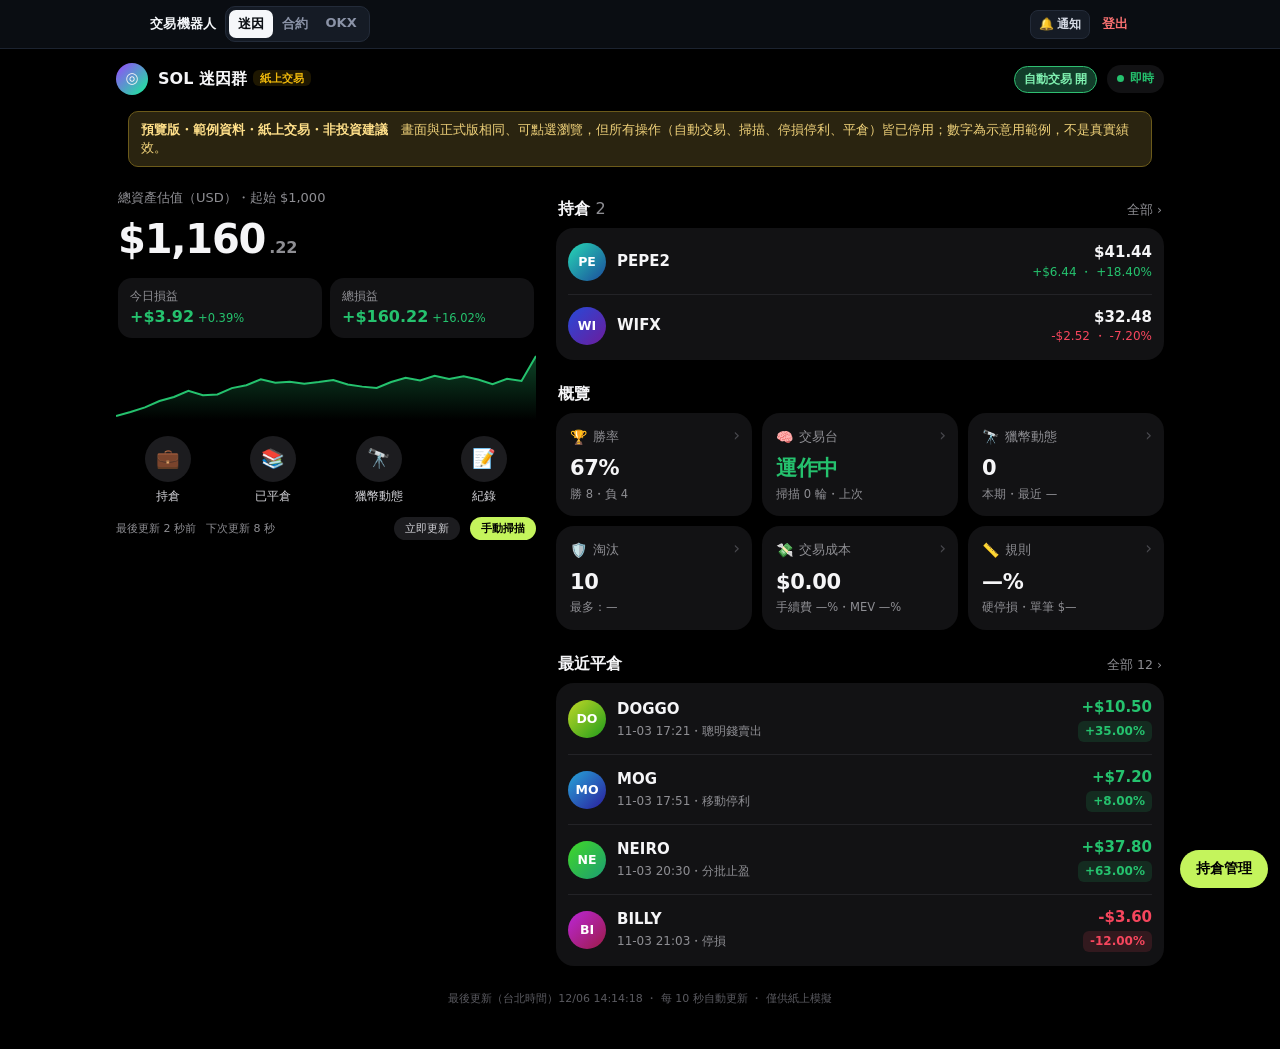
==== meme/index.html @ c0cd759a "preview" ====
<!doctype html><html lang=zh-Hant><head><meta name=robots content="noindex,nofollow"><script>/* 預覽版 shim: only data.json is fetched; every action is blocked with a toast */
(function(){var FK={"x": {"x": {"102": 0.0004890000000000001, "103": 0.000352, "104": 0.000815, "105": 0.0009780000000000001, "106": 0.0006159999999999999, "107": 0.00108, "108": 0.0009540000000000001, "109": 0.00091, "110": 0.0009680000000000001, "111": 0.0019560000000000003, "112": 0.0014040000000000003, "113": 0.0018899999999999998}, "w": {}, "l": {}}, "state": {"open": [{"id": 100, "symbol": "PEPE2", "left": 1.0, "pct": null, "tp": null, "sl": null, "u": null, "pend": null}, {"id": 101, "symbol": "WIFX", "left": 1.0, "pct": null, "tp": null, "sl": null, "u": null, "pend": null}], "csrf": "preview", "all": null, "all_ok": true, "auto": true}, "auto": {"on": true, "patched": true, "csrf": "preview", "mon": true}, "scan": {"running": false, "last": null, "csrf": "preview"}},MSG='預覽版不能操作',of=window.fetch.bind(window),tt;
function toast(s){var t=document.getElementById('pvt');if(!t){if(!document.body)return;t=document.createElement('div');t.id='pvt';document.body.appendChild(t)}t.textContent=s||MSG;t.className='v';clearTimeout(tt);tt=setTimeout(function(){t.className=''},1600)}
window.PVT=toast;var J=function(o){return Promise.resolve(new Response(JSON.stringify(o),{status:200,headers:{'Content-Type':'application/json'}}))};
window.fetch=function(u,o){u=String(u&&u.url||u);var m=((o&&o.method)||'GET').toUpperCase();
 if(m=='GET'&&u.indexOf('/meme/api/data')==0)return of('data.json',{cache:'no-cache'}).then(function(r){return r.json()}).then(function(d){d.received=Date.now()/1000;d.data.push_ts=d.received;return new Response(JSON.stringify(d),{status:200,headers:{'Content-Type':'application/json'}})});
 var k=(u.match(/^\/meme\/ctl\/(\w+)/)||[])[1];if(m=='GET'&&FK[k])return J(FK[k]);
 toast();return Promise.reject(new Error(MSG))};
window.alert=function(){toast()};window.confirm=function(){toast();return false};window.prompt=function(){toast();return null};
try{var SW={getRegistration:function(){return Promise.resolve(null)},register:function(){toast();return Promise.reject(new Error(MSG))},addEventListener:function(){},ready:new Promise(function(){})};Object.defineProperty(navigator,'serviceWorker',{value:SW})}catch(_){}
document.addEventListener('click',function(e){var a=e.target.closest&&e.target.closest('a[href],#atb,#msb,#nfx46,[data-act]');if(!a)return;var hr=a.getAttribute&&a.getAttribute('href');
 if(a.tagName=='A'&&(hr==null||hr.charAt(0)=='#'||hr.indexOf('javascript')==0))return;e.preventDefault();e.stopImmediatePropagation();toast()},true)})()</script>
<style>#pvt{position:fixed;left:50%;bottom:calc(env(safe-area-inset-bottom) + 84px);transform:translate(-50%,16px);background:#2b3139;color:#fff;padding:10px 18px;border-radius:10px;font-size:14px;font-weight:700;opacity:0;transition:.2s;pointer-events:none;z-index:99999;box-shadow:0 6px 24px #0008}#pvt.v{opacity:1;transform:translate(-50%,0)}
#pvb{margin:8px 12px;padding:9px 12px;border-radius:10px;background:#2a2410;border:1px solid #6b5a1a;color:#f0d27a;font-size:12.5px;line-height:1.45}#pvb b{color:#ffe08a}</style><meta charset=utf-8><meta name=viewport content="width=device-width,initial-scale=1,maximum-scale=1,user-scalable=no,viewport-fit=cover"><meta name=theme-color content="#07090d"><title>交易機器人</title><meta name=apple-mobile-web-app-title content='交易機器人'><meta name=application-name content='交易機器人'>
<style>:root{--bg:#000;--card:#121214;--card2:#1c1c1f;--line:#232327;--tx:#f5f5f7;--mu:#8e8e93;--g:#25c26e;--r:#f6465d;--y:#f0b90b;--ac:#c4f45c;--b:#4aa8ff}
*{box-sizing:border-box;-webkit-tap-highlight-color:transparent}
body{margin:0;overflow-x:hidden;background:var(--bg);color:var(--tx);font:14px/1.45 Inter,-apple-system,"SF Pro Text","PingFang TC","Noto Sans TC",system-ui,sans-serif;-webkit-font-smoothing:antialiased}
.wrap{max-width:560px;margin:0 auto;padding:max(10px,env(safe-area-inset-top)) 16px 40px}
@media(min-width:900px){.wrap{max-width:1080px}.dk{display:grid;grid-template-columns:420px 1fr;gap:20px;align-items:start}.dk>div:first-child{position:sticky;top:12px}}
.hd{display:flex;align-items:center;gap:10px;padding:4px 0 8px}.logo{width:32px;height:32px;border-radius:50%;background:linear-gradient(135deg,#9945ff,#14f195);display:flex;align-items:center;justify-content:center;font-weight:900;font-size:15px}
.hd h1{font-size:16px;margin:0;font-weight:700}.badge{font-size:10.5px;font-weight:700;color:var(--y);background:rgba(240,185,11,.12);padding:2px 7px;border-radius:6px;margin-left:6px;vertical-align:2px}
.live{margin-left:auto;display:flex;align-items:center;gap:6px;font-size:12px;color:var(--g);font-weight:600;background:#121214;padding:5px 10px;border-radius:999px}.live.stale{color:var(--r)}
.dot{width:7px;height:7px;border-radius:50%;background:var(--g);animation:pl 1.6s infinite}.dot.stale{background:var(--r);animation:none}@keyframes pl{50%{opacity:.35}}
.hero{padding:14px 2px 6px}.hero .l{font-size:13px;color:var(--mu);display:flex;align-items:center;gap:6px}.hero .eq{font-size:40px;font-weight:700;letter-spacing:-1.2px;font-variant-numeric:tabular-nums;margin:2px 0 2px;cursor:pointer}
.hero .eq small{font-size:16px;color:var(--mu);font-weight:600;margin-left:4px;letter-spacing:0}
.pr{display:flex;gap:8px;margin-top:10px}.pb{flex:1;background:var(--card);border-radius:14px;padding:10px 12px;cursor:pointer;min-width:0}.pb span{display:block;font-size:11.5px;color:var(--mu)}.pb b{font-size:16px;font-variant-numeric:tabular-nums;font-weight:700}.pb i{font-style:normal;font-size:11.5px;margin-left:4px}
.ch{height:70px;margin:12px -2px 0;cursor:pointer}.ch svg{width:100%;height:100%;display:block}
.qa{display:grid;grid-template-columns:repeat(4,1fr);gap:6px;margin:16px 0 4px}.qa div{display:flex;flex-direction:column;align-items:center;gap:6px;font-size:12px;color:#d1d1d6;cursor:pointer}.qa div i{font-style:normal;width:46px;height:46px;border-radius:50%;background:var(--card2);display:flex;align-items:center;justify-content:center;font-size:19px;transition:transform .12s}.qa div:active i{transform:scale(.9)}
.sh{display:flex;align-items:baseline;justify-content:space-between;margin:22px 2px 8px}.sh h3{margin:0;font-size:16px;font-weight:700}.sh a{font-size:12.5px;color:var(--mu);cursor:pointer;text-decoration:none}
.lst{background:var(--card);border-radius:18px;padding:2px 12px}
.row{display:flex;align-items:center;gap:11px;padding:12px 0;border-bottom:1px solid var(--line);cursor:pointer}.row:last-child{border:0}.row:active{opacity:.7}
#md .row{background:var(--card);border-radius:14px;padding:12px;margin:8px 0;border:0}
.av{width:38px;height:38px;border-radius:50%;display:flex;align-items:center;justify-content:center;font-weight:800;font-size:12.5px;color:#fff;flex:none}
.mid{flex:1;min-width:0}.nm{font-weight:650;font-size:15px;display:flex;gap:6px;align-items:center;flex-wrap:wrap}.st{color:var(--mu);font-size:12px;margin-top:2px;overflow:hidden;text-overflow:ellipsis}.rt{text-align:right;flex:none;font-variant-numeric:tabular-nums}.rt b{font-size:15px}
.grid{display:grid;grid-template-columns:repeat(2,1fr);gap:10px}@media(min-width:900px){.grid{grid-template-columns:repeat(3,1fr)}}
.tile{background:var(--card);border-radius:18px;padding:14px;cursor:pointer;min-width:0;position:relative;transition:transform .12s}.tile:active{transform:scale(.97)}
.tile .ti{font-size:12.5px;color:var(--mu);display:flex;align-items:center;gap:6px}.tile .ti i{font-style:normal;font-size:14px}.tile:after{content:'›';position:absolute;right:12px;top:10px;color:#48484d;font-size:17px}
.tile .big{font-size:21px;font-weight:700;font-variant-numeric:tabular-nums;margin-top:6px;letter-spacing:-.3px}.tile .sub{font-size:11.5px;color:var(--mu);margin-top:2px;overflow:hidden;text-overflow:ellipsis;white-space:nowrap}
.tile.wide{grid-column:1/-1}.tile .tip{font-size:12.5px;color:#d1d1d6;margin-top:6px;display:-webkit-box;-webkit-line-clamp:2;-webkit-box-orient:vertical;overflow:hidden}
.up{color:var(--g)}.dn{color:var(--r)}.nu{color:var(--mu)}
.pill{display:inline-block;padding:2px 7px;border-radius:6px;font-size:12px;font-weight:700;font-variant-numeric:tabular-nums;margin-top:2px}.pill.up{background:rgba(37,194,110,.14)}.pill.dn{background:rgba(246,70,93,.14)}.pill.nu{background:var(--card2)}
.emp{text-align:center;color:var(--mu);padding:22px 10px;font-size:13px}.emp b{display:block;font-size:26px;margin-bottom:4px}
.warn{background:rgba(246,70,93,.12);color:#ff8a98;border-radius:12px;padding:8px 12px;font-size:13px;margin-top:8px;display:none}
.fz{display:flex;gap:10px;align-items:center;font-size:11px;color:var(--mu);margin-top:2px}.fz.late{color:var(--r)}#rb{margin-left:auto;background:var(--card2);color:#d1d1d6;border:0;border-radius:999px;padding:4px 11px;font-size:11px}
#ov{position:fixed;inset:0;background:rgba(0,0,0,.7);display:none;z-index:20;align-items:flex-end;justify-content:center;backdrop-filter:blur(4px)}#ov.on{display:flex}
#md{background:#0b0b0d;border-radius:22px 22px 0 0;width:100%;max-width:560px;max-height:90vh;overflow:auto;padding:8px 16px max(24px,env(safe-area-inset-bottom));animation:up .22s ease}@media(min-width:620px){#ov{align-items:center}#md{border-radius:22px}}@keyframes up{from{transform:translateY(40px);opacity:0}}
#md:before{content:'';display:block;width:36px;height:4px;border-radius:2px;background:#3a3a3e;margin:2px auto 6px}
.mh{display:flex;align-items:center;gap:8px;position:sticky;top:-8px;background:#0b0b0d;padding:6px 0 10px;z-index:2}.mh h2{margin:0;font-size:17px;flex:1}.mh button{background:var(--card2);border:0;color:var(--tx);border-radius:999px;width:32px;height:32px;font-size:15px}.mh .bk{width:auto;padding:0 12px;font-size:13px}
.sc{font-size:12px;font-weight:700;border-radius:8px;padding:3px 7px;background:var(--card2)}
.kv{display:grid;grid-template-columns:1fr 1fr;gap:8px;margin:8px 0}.kv div{background:var(--card);border-radius:12px;padding:10px}.kv span{display:block;color:var(--mu);font-size:11.5px}.kv b{font-size:15px;font-variant-numeric:tabular-nums}
.lg{display:flex;gap:8px;padding:9px 2px;border-top:1px solid var(--line);font-size:12.5px}.lg .tm{color:var(--mu);flex:none}.tag{font-size:10.5px;font-weight:700;padding:2px 6px;border-radius:6px;flex:none;min-width:40px;text-align:center;height:fit-content}
.t-risk{background:rgba(246,70,93,.14);color:#ff7b8c}.t-judge{background:rgba(160,140,255,.14);color:#bfb3ff}.t-watch{background:rgba(240,185,11,.14);color:var(--y)}.t-buy{background:rgba(37,194,110,.14);color:var(--g)}.t-fill{background:rgba(74,168,255,.14);color:var(--b)}.t-close{background:var(--card2);color:#d1d1d6}
.bar{margin:10px 0;font-size:13px}.bar .bt{height:6px;border-radius:4px;background:var(--card2);margin-top:5px;overflow:hidden}.bar .bt i{display:block;height:100%;background:var(--r);opacity:.8}
.rule{background:var(--card);border-radius:14px;padding:10px 12px;margin:10px 0;font-size:13px}.rule h4{margin:0 0 6px;font-size:14px}.rule div{display:flex;justify-content:space-between;gap:10px;padding:5px 0;border-bottom:1px solid var(--line)}.rule div:last-child{border:0}.rule span:last-child{color:var(--mu);text-align:right;word-break:break-all}
.empty{color:var(--mu);text-align:center;padding:22px;font-size:13px}.note{color:var(--mu);font-size:12px;margin:6px 2px 8px}.chk{font-size:12.5px;padding:3px 0}
.foot{color:#5a5a60;font-size:11px;text-align:center;margin-top:24px;line-height:1.7}
.ca{display:inline-flex;align-items:center;gap:6px;margin-top:3px;font-size:11.5px;color:var(--mu);font-family:ui-monospace,SFMono-Regular,Menlo,monospace;max-width:100%}
.ca code{color:#a1a1a6;white-space:nowrap}
.cpb{font-family:inherit;font-size:11px;font-weight:600;background:var(--card2);color:#e5e5ea;border:0;border-radius:6px;padding:2px 8px;cursor:pointer;white-space:nowrap;min-height:22px}.cpb:active{transform:scale(.95)}
.caf{background:var(--card);border-radius:14px;padding:12px;margin:8px 0}.caf span{display:block;color:var(--mu);font-size:11.5px;margin-bottom:4px}.caf code{display:block;font-family:ui-monospace,SFMono-Regular,Menlo,monospace;font-size:12.5px;word-break:break-all;color:var(--tx);user-select:all;-webkit-user-select:all}
.caf .lk{display:flex;gap:8px;flex-wrap:wrap;margin-top:10px}.caf .lk a,.caf .lk button{font-size:12px;font-weight:600;text-decoration:none;color:var(--tx);background:var(--card2);border:0;border-radius:999px;padding:6px 12px;cursor:pointer}.caf .lk button{background:var(--tx);color:#000}
.lka{font-size:11px;color:var(--b);text-decoration:none}
.tips li{margin:6px 0;font-size:13.5px}.tips{padding-left:18px}
#toast{position:fixed;left:50%;bottom:max(28px,env(safe-area-inset-bottom));transform:translateX(-50%) translateY(20px);background:#f5f5f7;color:#000;font-weight:700;font-size:13px;padding:8px 18px;border-radius:999px;opacity:0;pointer-events:none;transition:.2s;z-index:50}#toast.on{opacity:1;transform:translateX(-50%) translateY(0)}
</style><link rel=apple-touch-icon sizes=180x180 href='tb-icon-512.png'><link rel=icon type=image/png sizes=512x512 href='tb-icon-512.png'><meta name=apple-mobile-web-app-capable content=yes><meta name=mobile-web-app-capable content=yes><meta name=theme-color content='#0b0f14'><style>
#tnav{position:fixed;top:0;left:0;right:0;z-index:100000;padding:env(safe-area-inset-top) max(10px,env(safe-area-inset-right)) 0 max(10px,env(safe-area-inset-left));background:rgba(11,15,20,.92);-webkit-backdrop-filter:blur(14px);backdrop-filter:blur(14px);border-bottom:1px solid #1c2330;font:14px -apple-system,system-ui,sans-serif}
#tnav .in{height:48px;display:flex;align-items:center;gap:8px;max-width:980px;margin:0 auto}
#tnav .seg{display:flex;background:#151b25;border:1px solid #232b39;border-radius:10px;padding:3px}
#tnav .seg a{color:#8b93a7;text-decoration:none;font-weight:600;padding:5px 13px;border-radius:7px;font-size:14px}
#tnav .seg a.on{background:#f5f7fa;color:#0b0f14}
#tnav a:before,#tnav button:before{content:none!important}
#tnav .sp{flex:1}
#tnav_r{display:flex;align-items:center;gap:6px}
#tnav_r button{padding:5px 10px!important;font-size:12px!important;border-radius:8px!important;box-shadow:none!important;background:#151b25!important;color:#d6dbe6!important;border:1px solid #232b39!important;font-weight:600!important;white-space:nowrap}
#tnav_r a{color:#8b93a7!important;font-size:12px!important;text-decoration:none}
#tnav .lo{color:#f87171;text-decoration:none;font-size:13px;font-weight:600;padding:5px 2px 5px 6px;white-space:nowrap}
html{scroll-padding-top:calc(52px + env(safe-area-inset-top))}
body{padding-top:calc(49px + env(safe-area-inset-top))!important}
.hd{top:calc(49px + env(safe-area-inset-top))!important}
.top{position:relative!important;top:0!important;padding-top:0!important}
</style><style>#tnav .br{color:#f5f7fa;font-weight:700;font-size:13px;letter-spacing:.3px;white-space:nowrap;margin-right:2px}#tnav .seg a{padding:5px 9px;font-size:13px;white-space:nowrap}#tnav .in{gap:6px}#tnav_r a{white-space:nowrap}#tnav_r button{padding:5px 8px!important}@media(max-width:360px){#tnav .br{display:none}}</style><style>html{touch-action:manipulation;-webkit-text-size-adjust:100%}input,select,textarea{font-size:16px!important}</style><script>document.addEventListener('gesturestart',function(e){e.preventDefault()});document.addEventListener('touchmove',function(e){if(e.scale&&e.scale!==1)e.preventDefault()},{passive:false})</script><script>var MX={x:{},w:{},l:{}};
function ZE(s){return String(s).replace(/[&<>"']/g,function(c){return'&#'+c.charCodeAt(0)+';'})}
function ZP(x){return x==null||!isFinite(x)?'—':(+x).toPrecision(4)}
function ZX(i){return MX.x[i]}
function ZR(r){r=String(r||'');if(!r)return'';var T=[['ladder','分批止盈'],['principal','先賣回本金'],['hard_stop','停損'],['breakeven','保本停損'],['trailing','移動停利'],['time_stop','時間停損'],['max hold','持有時間到上限'],['liq','流動性流失'],['momentum','賣壓轉強'],['smart_sold','聰明錢賣出'],['dev_sold','開發者賣幣'],['manual','手動平倉']];for(var i=0;i<T.length;i++)if(r.indexOf(T[i][0])==0)return T[i][1];return'其他出場'}
function ZW(i){var w=MX.w[i];if(!w||!w[0])return'0';var p=[];w[1]&&p.push('聰明錢 '+w[1]);w[2]&&p.push('快手 '+w[2]);w[3]&&p.push('開發者警示 '+w[3]);return w[0]+' 個'+(p.length?'（'+p.join('・')+'）':'')}
function ZL(k,o){var L=MX.l[o.id]||[],h='<div class=rule><h4>進出場</h4><div><span>進場價</span><span>'+ZP(o.entry)+'</span></div>';
L.forEach(function(x){var d=new Date(x[2]*1e3);h+='<div><span>'+ZE(('0'+(d.getMonth()+1)).slice(-2)+'-'+('0'+d.getDate()).slice(-2)+' '+('0'+d.getHours()).slice(-2)+':'+('0'+d.getMinutes()).slice(-2)+' '+ZR(x[0]))+'</span><span>出場價 '+ZP(x[1])+'</span></div>'});
if(k!='o')h+='<div><span>出場均價（扣滑價手續費）</span><span>'+ZP(MX.x[o.id])+'</span></div>';return h+'</div>'}
function ZF(){fetch('/meme/ctl/x',{credentials:'same-origin',cache:'no-store'}).then(function(r){return r.ok?r.json():null}).then(function(j){if(j){var f=!MX.ok;MX=j;MX.ok=1;try{typeof RM=="function"&&RM();f&&typeof L=="function"&&L()}catch(_){}}}).catch(function(){})}
ZF();setInterval(ZF,60000);
</script><script>(function(){var H=location.hash;try{if(!/^#t=\d+$/.test(H)){H=sessionStorage.getItem('nh')||'';}sessionStorage.removeItem('nh')}catch(_){}
var n=0;function go(h){var m=/^#t=(\d+)$/.exec(h||'');if(!m)return;var id=+m[1];
(function w(){try{if(typeof D!='undefined'&&D){var k=(D.open||[]).some(function(p){return p.id==id})?'o':(D.closed||[]).some(function(p){return p.id==id})?'c':'';if(k){OP(k,id)}history.replaceState(null,'',location.pathname+location.search);return}}catch(_){}if(++n<40)setTimeout(w,500)})()}
addEventListener('hashchange',function(){n=0;go(location.hash)});
navigator.serviceWorker&&navigator.serviceWorker.addEventListener('message',function(e){var u=e.data&&e.data.nav;if(typeof u=='string'&&u.indexOf(location.origin+'/')==0){var x=new URL(u);if(x.pathname==location.pathname){if(x.hash!=location.hash)location.hash=x.hash}else location.href=u}});
go(H)})();
</script><style id=nfx46>@media(max-width:560px){#tnav{padding-left:max(6px,env(safe-area-inset-left))!important;padding-right:max(6px,env(safe-area-inset-right))!important;font-size:13px!important}
#tnav .in{gap:4px!important;min-width:0;overflow:hidden;flex-wrap:nowrap!important}
#tnav .in>*{flex-shrink:0;min-width:0}
#tnav .in>:not(.seg):not(.sp):not(#tnav_r):not(.lo){flex-shrink:1!important;overflow:hidden;text-overflow:ellipsis;white-space:nowrap;font-size:13px!important}
#tnav .seg{padding:2px!important}#tnav .seg a{padding:4px 7px!important;font-size:13px!important;white-space:nowrap}
#tnav .sp{flex:1 1 0!important;min-width:0!important}
#tnav_r{gap:3px!important;flex-shrink:0;min-width:0}#tnav_r>*{flex-shrink:0}
#tnav_r button{padding:4px 7px!important;font-size:12px!important;white-space:nowrap}#tnav_r button.nfi{padding:4px 6px!important;min-width:28px}
#tnav .lo{flex-shrink:0!important}
#tnav_r a{font-size:12px!important;padding:4px 2px!important;white-space:nowrap}
#tnav .lo{font-size:12px!important;padding:4px 0 4px 4px!important}}
@media(max-width:350px){#tnav .seg a{padding:4px 5px!important;font-size:12px!important}}</style>
<script>(function(){function f(){var n=document.getElementById('tnav');if(!n||innerWidth>560)return;var i=n.querySelector('.in');if(!i)return;
function ov(){return i.scrollWidth>i.clientWidth+1||n.querySelector('.lo').getBoundingClientRect().right>innerWidth}
function sh(all){n.querySelectorAll('#tnav_r button').forEach(function(b){var t=b.textContent.replace(/\s+/g,' ').trim(),o=b.getAttribute('data-nf')||t;
if(t==='關閉'){b.setAttribute('data-nf',o);b.title='關閉通知';b.setAttribute('aria-label','關閉通知');b.textContent='✕';b.classList.add('nfi')}
else if(t.indexOf('🔔')===0&&t!=='🔔'&&(all||!/開啟|通知$/.test(t))){b.setAttribute('data-nf',o);b.title=o;b.setAttribute('aria-label',o);b.textContent='🔔';b.classList.add('nfi')}})}
[].forEach.call(i.children,function(c){if(c.getAttribute('data-nfh')){c.style.display='';c.removeAttribute('data-nfh')}});
sh(0);if(ov())sh(1);if(ov())[].forEach.call(i.children,function(c){if(!c.matches('.seg,.sp,#tnav_r,.lo')){c.style.display='none';c.setAttribute('data-nfh','1')}})}
function go(){f();var n=document.getElementById('tnav'),r=document.getElementById('tnav_r');if(r&&window.MutationObserver)new MutationObserver(function(){clearTimeout(go.t);go.t=setTimeout(f,30)}).observe(r,{childList:true,subtree:true,characterData:true});addEventListener('resize',function(){clearTimeout(go.t);go.t=setTimeout(f,60)})}
if(document.readyState=='loading')document.addEventListener('DOMContentLoaded',go);else go()})()</script><style>#atb{flex:none;border:1px solid #3a4150;border-radius:999px;padding:4px 9px;font-size:12px;font-weight:700;cursor:pointer;white-space:nowrap;background:#1b2230;color:#cfd6e4;margin-left:auto}#atb:not([hidden])+.live{margin-left:0}.hd h1{white-space:nowrap}#atb.on{background:#123d2a;border-color:#2fbf71;color:#7ff0b0}#atb.off{background:#2a1d1d;border-color:#7a3b3b;color:#ffb3b3}#atb:disabled{opacity:.6}</style><style>#v54b{margin:8px 12px;padding:9px 12px;border-radius:10px;background:#3a1d1d;border:1px solid #8a3b3b;color:#ffd7d7;font-weight:700;font-size:13px;line-height:1.4}</style></head><body><nav id=tnav><div class=in><span class=br>交易機器人</span><div class=seg><a href='/meme' class=on>迷因</a><a href='/perp-dash'>合約</a><a href='/perp-dash/okx'>OKX</a></div><div class=sp></div><div id=tnav_r></div><a class=lo href='/perp-dash/logout'>登出</a></div></nav><div class=wrap>
<div class=hd><div class=logo>◎</div><h1>SOL 迷因群<span class=badge>紙上交易</span></h1><button id=atb hidden onclick="ATB()"></button><div class=live id=live><span class=dot id=dot></span><span id=lvt>即時</span></div></div>
<div id=v54b hidden>監控已關閉：不掃描、不連線、不自動停損停利；按停損/停利/減倉/全平時才抓一次價格。價格不即時。</div><div id=pvb><b>預覽版・範例資料・紙上交易・非投資建議</b>　畫面與正式版相同、可點選瀏覽，但所有操作（自動交易、掃描、停損停利、平倉）皆已停用；數字為示意用範例，不是真實績效。</div><div class=warn id=warn></div>
<div class=dk><div><div id=hero></div><div class=fz id=fz><span id=fage>最後更新 — 秒前</span><span id=fnx>下次更新 10 秒</span><button id=rb onclick="RB()">立即更新</button><button id=msb onclick="MSB()">手動掃描</button></div></div>
<div id=grid></div></div>
<div class=foot id=ft></div></div>
<div id=toast>已複製</div><div id=ov onclick="if(event.target===this)CL()"><div id=md></div></div>
<script>
const K=new URLSearchParams(location.search).get('k');let D=null,J=null,VIEW=null,STACK=[];
const $=i=>document.getElementById(i),e=s=>String(s??'').replace(/[&<>"]/g,m=>({'&':'&amp;','<':'&lt;','>':'&gt;','"':'&quot;'}[m]));
const num=v=>typeof v=='number'&&isFinite(v);
const usd=(v,s)=>num(v)?(s&&v>0?'+':'')+(v<0?'-':'')+'$'+Math.abs(v).toLocaleString('en-US',{minimumFractionDigits:2,maximumFractionDigits:2}):'—';
const k$=v=>num(v)?(Math.abs(v)>=1e6?'$'+(v/1e6).toFixed(2)+'M':Math.abs(v)>=1e3?'$'+(v/1e3).toFixed(1)+'k':'$'+v.toFixed(0)):'—';
const pc=v=>num(v)?(v>0?'+':'')+v.toFixed(2)+'%':'—',cl=v=>!num(v)||v==0?'nu':v>0?'up':'dn';
const tpe=(t,f)=>new Date(t*1000).toLocaleString('zh-TW',Object.assign({timeZone:'Asia/Taipei',hour12:false},f||{month:'2-digit',day:'2-digit',hour:'2-digit',minute:'2-digit'}));
const hm=t=>tpe(t,{hour:'2-digit',minute:'2-digit'});
const ageS=h=>!num(h)?'—':h<1?Math.round(h*60)+' 分':h<48?h.toFixed(1)+' 小時':Math.round(h/24)+' 天';
function hue(s){let h=0;for(const c of String(s))h=(h*31+c.charCodeAt(0))%360;return h}
const av=s=>{const h=hue(s);return `<div class=av style="background:linear-gradient(135deg,hsl(${h},70%,50%),hsl(${(h+50)%360},70%,36%))">${e(String(s||'?').slice(0,2).toUpperCase())}</div>`};
function spark(pts,w,h,col,fill){pts=(pts||[]).filter(p=>num(p[0])&&num(p[1]));if(pts.length<2)return'';const xs=pts.map(p=>p[0]),ys=pts.map(p=>p[1]),x0=Math.min(...xs),x1=Math.max(...xs),y0=Math.min(...ys),y1=Math.max(...ys),dy=(y1-y0)||1,dx=(x1-x0)||1;
const P=pts.map(p=>[(p[0]-x0)/dx*w,h-4-(p[1]-y0)/dy*(h-10)]);let d='M'+P.map(p=>p.join(',')).join('L');
const id='g'+Math.random().toString(36).slice(2,7);return `<svg viewBox="0 0 ${w} ${h}" preserveAspectRatio=none>${fill?`<defs><linearGradient id=${id} x1=0 y1=0 x2=0 y2=1><stop offset=0 stop-color="${col}" stop-opacity=.35 /><stop offset=1 stop-color="${col}" stop-opacity=0 /></linearGradient></defs><path d="${d}L${w},${h}L0,${h}Z" fill="url(#${id})"/>`:''}<path d="${d}" fill=none stroke="${col}" stroke-width=2 vector-effect=non-scaling-stroke /></svg>`}
const MI=x=>x&&(x.mint||((D&&D.mints)||{})[x.symbol])||'';
const sCA=m=>m.length>10?m.slice(0,4)+'…'+m.slice(-4):m;
const ok58=m=>/^[1-9A-HJ-NP-Za-km-z]{20,60}$/.test(m||'');
function CA(x){const m=MI(x);if(!ok58(m))return'';return `<div class=ca><code>${e(sCA(m))}</code><button class=cpb onclick="event.stopPropagation();CP('${m}')">複製</button></div>`}
function CAI(x){const m=MI(x);if(!ok58(m))return'';return ` <span class=ca style="margin-top:0"><code>${e(sCA(m))}</code><button class=cpb onclick="event.stopPropagation();CP('${m}')">複製</button><a class=lka href="https://dexscreener.com/solana/${m}" target=_blank rel=noopener onclick="event.stopPropagation()">DEX</a><a class=lka href="https://debot.ai/token/solana/${encodeURIComponent(m)}" target=_blank rel="noopener noreferrer" onclick="event.stopPropagation()">Debot</a></span>`}
function CAF(x){const m=MI(x);if(!ok58(m))return'<div class=caf><span>合約地址（CA）</span><code>—</code></div>';return `<div class=caf><span>合約地址（CA / Mint）</span><code>${e(m)}</code><div class=lk><button onclick="CP('${m}')">📋 複製合約</button><a href="https://debot.ai/token/solana/${encodeURIComponent(m)}" target=_blank rel="noopener noreferrer">🤖 打開 Debot ↗</a><a href="https://dexscreener.com/solana/${m}" target=_blank rel=noopener>DexScreener ↗</a><a href="https://solscan.io/token/${m}" target=_blank rel=noopener>Solscan ↗</a></div></div>`}
let TT=0;function TO(t){const el=$('toast');el.textContent=t;el.classList.add('on');clearTimeout(TT);TT=setTimeout(()=>el.classList.remove('on'),1400)}
function CPF(m){const t=document.createElement('textarea');t.value=m;t.setAttribute('readonly','');t.style.cssText='position:fixed;top:0;left:0;opacity:0;font-size:16px';document.body.appendChild(t);t.focus();t.select();t.setSelectionRange(0,m.length);let r=false;try{r=document.execCommand('copy')}catch(_){}document.body.removeChild(t);return r}
async function CP(m){let r=false;try{if(navigator.clipboard&&window.isSecureContext){await navigator.clipboard.writeText(m);r=true}}catch(_){}if(!r)r=CPF(m);TO(r?'已複製':'複製失敗，請長按地址手動複製')}
const TAG={risk:'風控',judge:'裁判',watch:'觀察',buy:'買入',fill:'成交',close:'平倉'};
const WH={confirm:'鯨魚/聰明錢買入',weak:'鯨魚訊號弱',quiet:'無鯨魚動靜',dev_warning:'開發者錢包警示',missing:'鯨魚資料缺失'};
// ---------- views ----------
function W(){return (D.desk||{}).watch||{items:[]}}
const V={
pnl:{t:'💰 資產 / 損益',r(){const d=D,m=d.metrics||{},k=d.desk||{},st=d.start_equity||1000,eq=st+(m.realized_usd||0)+(m.unrealized_usd||0),hist=(J.history&&J.history.length>1)?J.history:(d.equity_history||[]);
 return `<div class=kv><div><span>總資產</span><b>${usd(eq)}</b></div><div><span>總損益</span><b class=${cl(eq-st)}>${usd(eq-st,1)}（${pc((eq-st)/st*100)}）</b></div><div><span>已實現</span><b class=${cl(m.realized_usd)}>${usd(m.realized_usd||0,1)}</b></div><div><span>未實現</span><b class=${cl(m.unrealized_usd)}>${usd(m.unrealized_usd||0,1)}</b></div><div><span>勝 / 負</span><b>${k.wins??0} / ${k.losses??0}</b></div><div><span>起始資金</span><b>${usd(st)}</b></div>
 <div><span>最佳交易</span><b class=${cl(k.best?.pnl)}>${k.best?e(k.best.symbol)+' '+usd(k.best.pnl,1):'—'}${k.best?CAI(k.best):''}</b></div><div><span>最差交易</span><b class=${cl(k.worst?.pnl)}>${k.worst?e(k.worst.symbol)+' '+usd(k.worst.pnl,1):'—'}${k.worst?CAI(k.worst):''}</b></div></div>
 <div style="height:160px;background:var(--card);border:1px solid var(--line);border-radius:14px;overflow:hidden">${spark(hist,400,160,eq>=st?'#16c784':'#ea3943',1)||'<div class=empty>尚無曲線資料</div>'}</div>`}},
pos:{t:'📈 持倉',r(){const op=D.open||[];return op.map(p=>{const v=num(p.value)?p.value:p.size_usd*(1+(p.pct||0)/100);return `<div class=row onclick="OP('o',${p.id})">${av(p.symbol)}<div class=mid><div class=nm>${e(p.symbol)}</div>${CA(p)}<div class=st>進 ${ZP(p.entry)} → 現 ${num(p.current)?Number(p.current).toPrecision(4):'—'} ・ ${num(p.held_h)?p.held_h.toFixed(1):'—'} 小時</div></div><div class=rt><b>${usd(v)}</b><div><span class="pill ${cl(p.pct)}">${pc(p.pct)}</span></div></div></div>`}).join('')||'<div class=empty>目前無持倉</div>'}},
act:{t:'🔭 獵幣動態',r(){const fw=FW();return `<div class=empty style="padding:6px 0">本期 ${fw.lbl}</div>`+((FR()).map(v=>`<div class=lg><span class=tm>${e((v.time||'').slice(11,16))}</span><span class="tag t-${v.verdict=='buy'?'buy':v.verdict=='watch'?'watch':'risk'}">${({buy:'買入',watch:'觀察',pass:'淘汰'})[v.verdict]||'—'}</span><span><b>${e(v.symbol)}</b>${CAI(v)} ${e(v.killed_by||'')}</span></div>`).join('')||'<div class=empty>本期暫無動態</div>')}},
log:{t:'📝 紀錄',r(){return ((D.desk||{}).log||[]).map(x=>`<div class=lg><span class=tm>${hm(x.ts)}</span><span class="tag t-${x.tag}">${TAG[x.tag]||x.tag}</span><span><b>${e(x.symbol)}</b>${CAI(x)} ${e(x.text)}${num(x.pnl)?` <span class=${cl(x.pnl)}>${usd(x.pnl,1)}</span>`:''}</span></div>`).join('')||'<div class=empty>暫無紀錄</div>'}},
his:{t:'📚 已平倉',r(){const cs=D.closed||[];return cs.slice().reverse().map(c=>`<div class=row onclick="OP('c',${c.id})">${av(c.symbol)}<div class=mid><div class=nm>${e(c.symbol)}</div>${CA(c)}<div class=st>${e(ZR(c.exit_reason))}</div><div class=st>進場 ${ZP(c.entry)} → 出場 ${ZP(ZX(c.id))}</div><div class=st>成本 ${usd((c.proceeds||0)-(c.realized||0))} → 回收 ${usd(c.proceeds||0)} ・ ${e((c.closed||'').slice(5,16))}</div></div><div class=rt><b class=${cl(c.realized)}>${usd(c.realized,1)}</b><div><span class="pill ${cl(c.pct)}">${pc(c.pct)}</span></div></div></div>`).join('')+(D.cancelled||[]).map(c=>`<div class=row style="opacity:.55">${av(c.symbol)}<div class=mid><div class=nm>${e(c.symbol)} <small class=st>已取消</small></div>${CA(c)}<div class=st>${e(c.reason)}</div></div></div>`).join('')||'<div class=empty>尚無已平倉交易</div>'}},
why:{t:'🛡️ 淘汰原因',r(){const rs=(D.desk||{}).reasons||[],mx=Math.max(1,...rs.map(x=>x.n));return rs.map(x=>`<div class=bar><div style="display:flex;justify-content:space-between"><span>${e(x.label)}</span><b>${x.n}</b></div><div class=bt><i style="width:${x.n/mx*100}%"></i></div></div>`).join('')||'<div class=empty>尚無淘汰</div>'}},
desk:{t:'🧠 交易台 · 5 個代理',r(){const k=D.desk||{},o0=(D.open||[])[0],lc=k.last_close;const AG=[['🔭','獵手 Desk Hunter',k.last_scan?`最近掃描 ${k.last_scan.slice(11,16)} ・ ${k.scan_runs??0} 輪`:'—',`${k.scanned??0} 對 / ${k.leads??0} 線索`],['🛡️','風控 Desk Risk','風險篩選',`淘汰 ${k.risk_dead??0}（${k.risk_pct??0}%）`],['🐋','資金流 Desk Flow','資金流確認',`確認 ${k.flow_confirm??0} / ${k.flow_checked??0}`],['🧠','主管 Desk Head','裁決：買入 / 觀察 / 淘汰',`${k.judge?.buy??0} / ${k.judge?.watch??0} / ${k.judge?.pass??0}`],['💼','交易員 Desk Trader',o0?`持有 ${o0.symbol} ${pc(o0.pct)}`:'無持倉',lc?`上筆 ${lc.symbol} ${usd(lc.pnl,1)}`:'上筆 —']];
 return AG.map(a=>`<div class=row style="cursor:default"><div class=av style="background:var(--card2)">${a[0]}</div><div class=mid><div class=nm>${a[1]}</div><div class=st>${e(a[2])}</div></div><div class=rt><span class=sc>${e(a[3])}</span></div></div>`).join('')}},
cost:{t:'💸 成本',r(){return '<div class=empty>🔒 策略參數不公開（預覽版）</div>'}},
rul:{t:'📏 規則',r(){return '<div class=empty>🔒 策略參數不公開（預覽版）</div>'}}
};
function dossier(kind,id){const ds=(D.desk||{}).dossiers||{};let x,title,head='';
 if(kind=='w')return['—','<div class=empty>已移除</div>'];
 const o=(kind=='o'?(D.open||[]):(D.closed||[])).find(p=>p.id==id);if(!o)return['—','<div class=empty>找不到</div>'];const q=ds[String(id)]||{};
 head=CAF(o)+`<div class=kv><div><span>進場價</span><b>${ZP(o.entry)}</b></div><div><span>${kind=='o'?'現價':'平倉時間'}</span><b>${kind=='o'?(num(o.current)?Number(o.current).toPrecision(4):'—'):e((o.closed||'').slice(5,16))}</b></div><div><span>${kind=='o'?'未實現':'已實現'}</span><b class=${cl(kind=='o'?o.unrealized:o.realized)}>${usd(kind=='o'?o.unrealized:o.realized,1)}</b></div><div><span>報酬</span><b class=${cl(o.pct)}>${pc(o.pct)}</b></div><div><span>開倉</span><b>${e((o.opened||'').slice(5,16))}</b></div><div><span>${kind=='o'?'持有':'出場原因'}</span><b style="font-size:12.5px">${kind=='o'?(num(o.held_h)?o.held_h.toFixed(1)+' 小時':'—'):e(ZR(o.exit_reason))}</b></div></div>`+
 (kind=='o'&&o.spark&&o.spark.length>1?`<div style="height:90px;background:var(--card);border:1px solid var(--line);border-radius:14px;overflow:hidden">${spark(o.spark,300,90,(o.pct||0)>=0?'#16c784':'#ea3943',1)}</div>`:'')+
 ZL(kind,o)+`<div class=rule><h4>進場時的檔案（dossier）</h4><div><span>來源</span><span>${e(q.source||'—')}</span></div></div>`;
 return [o.symbol,head+kv(Object.assign({},q,{whale:ZW(o.id)}))+'']}
function kv(x){return `<div class=kv><div><span>流動性</span><b>${k$(x.liq)}</b></div><div><span>市值</span><b>${k$(x.mcap)}</b></div><div><span>1 小時漲跌</span><b class=${cl(x.chg1h)}>${pc(x.chg1h)}</b></div><div><span>5 分鐘 買 / 賣</span><b>${x.buys5??'—'} / ${x.sells5??'—'}</b></div><div><span>前十大持有</span><b>${num(x.top10)?x.top10.toFixed(1)+'%':'—'}</b></div><div><span>上線時間</span><b>${ageS(x.age_h)}</b></div><div><span>持有人數</span><b>${x.holders??'—'}</b></div><div><span>開發者持幣</span><b>${num(x.dev_pct)?x.dev_pct+'%':'—'}</b></div><div style="grid-column:1/-1"><span>鯨魚 / 聰明錢</span><b>${e(x.whale||'—')}</b></div></div>`}
function OP(kind,id){if(kind in V){STACK=[[kind]]}else STACK.push([kind,id]);RM();$('ov').classList.add('on');document.body.style.overflow='hidden'}
function BK(){STACK.pop();if(!STACK.length)return CL();RM()}
function CL(){STACK=[];$('ov').classList.remove('on');document.body.style.overflow=''}
function RM(){if(!STACK.length||!D)return;const [kd,id]=STACK[STACK.length-1];let t,b;if(kd in V){t=V[kd].t;b=V[kd].r()}else{[t,b]=dossier(kd,id)}
 const y=$('md').scrollTop,same=$('md').dataset.v==kd+id;$('md').innerHTML=`<div class=mh>${STACK.length>1?'<button class=bk onclick="BK()">‹ 返回</button>':''}<h2>${e(t)}</h2><button onclick="CL()">✕</button></div>`+b;$('md').dataset.v=kd+id;if(same)$('md').scrollTop=y}
function tile(id,ic,ti,big,sub,cls,extra){return `<div class="tile ${cls||''}" onclick="OP('${id}')"><div class=ti><i>${ic}</i>${ti}</div><div class=big>${big}</div><div class=sub>${sub}</div>${extra||''}</div>`}
function FW(){const A=Date.UTC(2026,9,31,16),L=1728e5,n=Date.now(),s=A+Math.floor((n-A)/L)*L,f=t=>{const x=new Date(t+288e5);return `${String(x.getUTCMonth()+1).padStart(2,'0')}/${String(x.getUTCDate()).padStart(2,'0')} ${String(x.getUTCHours()).padStart(2,'0')}:00`};return{s,e:s+L,lbl:`${f(s)} – ${f(s+L)}`}}
function FR(){const w=FW();return (D.recent||[]).filter(v=>{const t=Date.parse((v.time||'').replace(' ','T')+'+08:00');return t>=w.s&&t<w.e})}
function FC(){const w=D.feed_window;return (w&&w.start&&Date.parse(w.start.replace(' ','T')+'+08:00')===FW().s)?w.count:FR().length}
function G(){const d=D,m=d.metrics||{},k=d.desk||{},st=d.start_equity||1000,eq=st+(m.realized_usd||0)+(m.unrealized_usd||0),pnl=eq-st,op=d.open||[],cs=d.closed||[],hist=(J.history&&J.history.length>1)?J.history:(d.equity_history||[]),cfg=d.config||{},cc=k.costs||{},opu=op.reduce((a,p)=>a+(p.unrealized||0),0);
 const td=new Date(Date.now()+288e5).toISOString().slice(0,10),tdc=cs.filter(c=>(c.closed||'').slice(0,10)==td),tp=tdc.reduce((a,c)=>a+(c.realized||0),0)+opu,nW=k.wins??0,nL=k.losses??0,wr=nW+nL?nW/(nW+nL)*100:null,paused=(d.snapshot||{}).paused,age=Date.now()/1000-(J.received||0),stx=age>120?['延遲','dn']:paused?['暫停','nu']:['運作中','up'];
 const [ei,ef]=usd(eq).split('.');
 $('hero').innerHTML=`<div class=hero><div class=l>總資產估值（USD）・起始 $${st.toLocaleString()}</div><div class=eq onclick="OP('pnl')">${ei}<small>.${ef||'00'}</small></div>
 <div class=pr><div class=pb onclick="OP('his')"><span>今日損益</span><b class=${cl(tp)}>${usd(tp,1)}</b><i class=${cl(tp)}>${pc(tp/st*100)}</i></div><div class=pb onclick="OP('pnl')"><span>總損益</span><b class=${cl(pnl)}>${usd(pnl,1)}</b><i class=${cl(pnl)}>${pc(pnl/st*100)}</i></div></div>
 ${(()=>{const sv=spark(hist,400,70,pnl>=0?'#25c26e':'#f6465d',1);return sv?`<div class=ch onclick="OP('pnl')">${sv}</div>`:''})()}
 <div class=qa><div onclick="OP('pos')"><i>💼</i>持倉</div><div onclick="OP('his')"><i>📚</i>已平倉</div><div onclick="OP('act')"><i>🔭</i>獵幣動態</div><div onclick="OP('log')"><i>📝</i>紀錄</div></div></div>`;
 const posR=op.map(p=>{const v=num(p.value)?p.value:p.size_usd*(1+(p.pct||0)/100);return `<div class=row onclick="OP('o',${p.id})">${av(p.symbol)}<div class=mid><div class=nm>${e(p.symbol)}</div>${CA(p)}</div><div class=rt><b>${usd(v)}</b><div class="${cl(p.unrealized)}" style="font-size:12px">${usd(p.unrealized,1)} ・ ${pc(p.pct)}</div></div></div>`}).join('');
 const csR=cs.slice(-4).reverse().map(c=>`<div class=row onclick="OP('c',${c.id})">${av(c.symbol)}<div class=mid><div class=nm>${e(c.symbol)}</div>${CA(c)}<div class=st>${e((c.closed||'').slice(5,16))}・${e(ZR(c.exit_reason))}</div></div><div class=rt><b class=${cl(c.realized)}>${usd(c.realized,1)}</b>${(()=>{const q=num(c.pct)?c.pct:(num(c.realized)&&cfg.paper?.size_usd?c.realized/cfg.paper.size_usd*100:null);return num(q)?`<div><span class="pill ${cl(q)}">${pc(q)}</span></div>`:''})()}</div></div>`).join('');
 const T=(id,ic,ti,big,sub,cls,x)=>`<div class="tile ${cls||''}" onclick="OP('${id}')"><div class=ti><i>${ic}</i>${ti}</div><div class=big>${big}</div><div class=sub>${sub}</div>${x||''}</div>`;
 const ls=k.lessons&&!k.lessons.err&&k.lessons;
 $('grid').innerHTML=`<div class=sh><h3>持倉 ${op.length?'<span class=nu style="font-weight:500">'+op.length+'</span>':''}</h3><a onclick="OP('pos')">全部 ›</a></div><div class=lst>${posR||'<div class=emp><b>🌙</b>目前空手，交易台持續掃描中</div>'}</div>
 <div class=sh><h3>概覽</h3></div><div class=grid>
 ${T('pnl','🏆','勝率',wr==null?'—':wr.toFixed(0)+'%',`勝 ${nW}・負 ${nL}`)}
 ${T('desk','🧠','交易台',`<span class=${stx[1]}>${stx[0]}</span>`,`掃描 ${k.scan_runs??0} 輪・上次 ${e((k.last_scan||'—').slice(11,16))}`)}
 ${T('act','🔭','獵幣動態',FC(),`本期・最近 ${e(FR()[0]?.symbol||'—')}`)}
 ${T('why','🛡️','淘汰',k.killed??0,`最多：${e((k.reasons||[])[0]?.label||'—')}`)}
 ${T('cost','💸','交易成本',usd(cc.total_usd||0),`手續費 ${cfg.costs?.dex_fee_pct??'—'}%・MEV ${cfg.costs?.mev_pct??'—'}%`)}
 ${T('rul','📏','規則',`${cfg.exit?.stop_loss_pct??'—'}%`,`硬停損・單筆 $${cfg.paper?.size_usd??'—'}`)}
 ${ls?T('les','💡','學習摘要',`${ls.tips_zh?.length||0} 條建議`,`${ls.trades??0} 筆交易・勝率 ${num(ls.win_rate)?(ls.win_rate*100).toFixed(0)+'%':'—'}`,'wide',ls.tips_zh?.[0]?`<div class=tip>${e(ls.tips_zh[0])}</div>`:''):''}
 </div>
 <div class=sh><h3>最近平倉</h3><a onclick="OP('his')">全部 ${cs.length} ›</a></div><div class=lst>${csR||'<div class=emp>尚無平倉紀錄</div>'}</div>`}
V.les={t:'💡 學習摘要',r(){const l=(D.desk||{}).lessons||{};return `<div class=kv><div><span>已學習線索</span><b>${l.leads_learned??'—'}</b></div><div><span>交易筆數</span><b>${l.trades??'—'}</b></div><div><span>勝率</span><b>${num(l.win_rate)?(l.win_rate*100).toFixed(0)+'%':'—'}</b></div><div><span>損益</span><b class=${cl(l.pnl)}>${usd(l.pnl,1)}</b></div></div><div class=rule><h4>建議</h4><ol class=tips>${(l.tips_zh||[]).map(t=>`<li>${e(t)}</li>`).join('')||'<li>—</li>'}</ol></div><div class=note>${e(l.note||'')}・產生於 ${e(l.generated_at||'—')}</div>`}};
async function L(){try{const r=await fetch('/meme/api/data?k='+encodeURIComponent(K),{cache:'no-store'});if(r.status===403){location.href='/perp-dash/login?next=/meme';return}if(!r.ok)throw'HTTP '+r.status;J=await r.json();D=J.data;
 PT=D.push_ts||J.received;const age=Date.now()/1000-J.received,stale=age>120;$('dot').className='dot'+(stale?' stale':'');$('live').className='live'+(stale?' stale':'');$('lvt').textContent=stale?'延遲':'即時';$('warn').style.display=stale?'block':'none';$('warn').textContent='⚠️ 資料已 '+Math.round(age/60)+' 分鐘未更新，推送可能中斷';
 G();if(!J0&&location.hash.length>1){J0=1;const h=location.hash.slice(1).split(':');h[0] in V?OP(h[0]):(h[0]!='w'&&OP(h[0],+h[1]))}J0=1;RM();$('ft').textContent='最後更新（台北時間）'+tpe(J.received,{month:'2-digit',day:'2-digit',hour:'2-digit',minute:'2-digit',second:'2-digit'})+' ・ 每 10 秒自動更新 ・ 僅供紙上模擬'}
 catch(err){$('warn').style.display='block';$('warn').textContent='讀取失敗：'+err}}
let J0=0,PT=0,NX=Date.now()+10000,BZ=0;async function F(){NX=Date.now()+10000;await L()}
function T(){const n=Date.now();if(n>=NX&&!BZ){F()}const fr=$('fz');if(PT){const a=Math.max(0,Math.round(n/1000-PT)),late=a>90;fr.className='fz'+(late?' late':'');$('fage').textContent=(late?'⚠️ 資料延遲 ・ ':'')+'最後更新 '+a+' 秒前'}$('fnx').textContent='下次更新 '+Math.max(0,Math.ceil((NX-n)/1000))+' 秒'}
async function RB(){const b=$('rb');if(b.disabled)return;b.disabled=true;b.textContent='更新中…';BZ=1;try{await F()}finally{BZ=0;b.textContent='立即更新';setTimeout(()=>{b.disabled=false},3000)}}
document.addEventListener('keydown',ev=>{if(ev.key=='Escape')CL()});
F();setInterval(T,1000);document.addEventListener('visibilitychange',()=>{if(!document.hidden)L()});
</script><script>(function(){const V='PREVIEW_NO_PUSH';const L=location,M=L.pathname.startsWith('/meme'),B=M?'/meme/push':'/perp-dash/push',Q=new URLSearchParams(L.search);
let K=M?(Q.get('k')||''):(Q.get('key')||'');if(M&&K){try{localStorage.setItem('meme_vk',K)}catch(e){}}
if(M&&K){const l=document.createElement('link');l.rel='manifest';l.href='/meme/manifest.json?k='+encodeURIComponent(K);document.head.appendChild(l)}
const w=document.getElementById('tnav_r')||document.body.appendChild(document.createElement('div'));
function bt(t,f){const b=document.createElement('button');b.textContent=t;b.style.cssText='padding:9px 14px;border-radius:20px;border:0;background:#14b8a6;color:#04111a;font-weight:700;box-shadow:0 2px 8px #0008';b.onclick=f;w.appendChild(b);return b}
function u8(s){s=s.replace(/-/g,'+').replace(/_/g,'/');const r=atob(s+'='.repeat((4-s.length%4)%4));return Uint8Array.from(r,c=>c.charCodeAt(0))}
function api(p,b){const h={'Content-Type':'application/json','X-Req':'1'};if(K)h['X-Dash-Key']=K;return fetch(B+'/'+p,{method:'POST',headers:h,credentials:'same-origin',body:JSON.stringify(b||{})}).then(r=>{if(!r.ok){const e=new Error('HTTP '+r.status);e.st=r.status;throw e};return r.json()})}
function draw(on){w.innerHTML='';if(on){bt('🔔測試',()=>api('test').then(()=>alert('已送出測試通知，幾秒內會跳出')).catch(e=>{if(e.st===403){alert('需要先登入。');location.href='/perp-dash/login?next='+(M?'/meme':'/perp-dash');return}alert('測試失敗：'+e.message)}));
bt('關閉',async()=>{const r=await navigator.serviceWorker.ready,s=await r.pushManager.getSubscription();if(s){await api('unsubscribe',{endpoint:s.endpoint}).catch(()=>{});await s.unsubscribe()}draw(false)})}else bt('🔔 通知',on_);if(!M){const a=document.createElement('a');a.href='/perp-dash/account';a.textContent='帳號';a.style.cssText='align-self:center;color:#8f84ff;font-size:13px;margin-left:4px';w.appendChild(a)}}
async function on_(){try{if(!('serviceWorker' in navigator)||!('PushManager' in window)||!('Notification' in window)){alert('這個瀏覽器不支援推播。iPhone 請用 Safari「分享 → 加入主畫面」，再從主畫面圖示開啟（iOS 16.4 以上）。');return}
const p=await Notification.requestPermission();if(p!=='granted'){alert('通知權限未允許，請到設定裡開啟此網站的通知。');return}
const r=await navigator.serviceWorker.register('/sw.js',{scope:'/'});await navigator.serviceWorker.ready;
let s=await r.pushManager.getSubscription();if(!s)s=await r.pushManager.subscribe({userVisibleOnly:true,applicationServerKey:u8(V)});
try{await api('subscribe',s.toJSON())}catch(e){try{await s.unsubscribe()}catch(_){}throw e}draw(true);alert('通知已開啟')}catch(e){if(e.st===403){alert('需要先登入。主畫面 App 和 Safari 的登入是分開的，請在這個 App 裡登入一次，再點「開啟通知」。');location.href='/perp-dash/login?next='+(M?'/meme':'/perp-dash');return}alert('開啟失敗：'+e.message)}}
if('serviceWorker' in navigator&&'PushManager' in window){navigator.serviceWorker.getRegistration('/').then(r=>r?r.pushManager.getSubscription():null).then(s=>{const on=!!s&&Notification.permission==='granted';draw(on);if(on)api('subscribe',s.toJSON()).catch(()=>{})}).catch(()=>draw(false))}else draw(false)})();</script><script src='app.js'></script><script>async function MSB(){const b=$('msb');if(b.disabled)return;b.disabled=true;b.textContent='掃描中…';let m='';try{const H={credentials:'same-origin',cache:'no-store'};let j=await(await fetch('/meme/ctl/scan',H)).json();const r=await fetch('/meme/ctl/scan',{...H,method:'POST',headers:{'X-Req':'1','X-CSRF':j.csrf||''}});j=await r.json();if(j.ok||j.running){for(let i=0;i<20;i++){await new Promise(z=>setTimeout(z,8000));j=await(await fetch('/meme/ctl/scan',H)).json();if(!j.running)break}m=j.running?'仍在掃描':'掃描完成';try{await F()}catch(e){}}else m=r.status==403?'請重新登入':'無法掃描'}catch(e){m='連線失敗'}b.textContent=m;setTimeout(()=>{b.textContent='手動掃描';b.disabled=false},2500)}</script><style>#msb{background:#c4f45c;color:#000;border:0;border-radius:999px;padding:4px 11px;font-size:11px;font-weight:600;white-space:nowrap}#msb:disabled{opacity:.6}#rb{white-space:nowrap}</style><script>(function(){let C='',ON=null;const b=()=>document.getElementById('atb');
function R(j){ON=!!j.on;const x=b();if(!x)return;x.hidden=false;x.className=ON?'on':'off';x.textContent=ON?'自動交易 開':'自動交易 關';x.title=ON?'按一下關閉自動交易｜目前：'+'自動掃描/買入/賣出 開啟（無停損）':'按一下開啟自動交易｜目前：不自動掃描、不買、持倉不自動賣';x.disabled=false}
async function G(){try{const r=await fetch('/meme/ctl/auto',{credentials:'same-origin',cache:'no-store'});if(r.status!=200)return;const j=await r.json();C=j.csrf;R(j)}catch(_){}}
window.ATB=async function(){const x=b();if(!x||x.disabled||ON===null)return;const to=!ON;
if(!confirm(to?'開啟自動交易？\n會自動掃描、自動買入、自動停利/出場（不設停損）。':'關閉自動交易？\n全部停止：不掃描、不買、持倉也不自動賣。'))return;
x.disabled=true;let m='';try{if(!C)await G();const r=await fetch('/meme/ctl/auto',{method:'POST',credentials:'same-origin',cache:'no-store',headers:{'X-Req':'1','X-CSRF':C,'Content-Type':'application/json'},body:JSON.stringify({on:to})});const j=await r.json();if(r.status==200){R(j);m=j.on?'已開啟自動交易':'已關閉自動交易'}else m='失敗：'+(j.err||r.status)}catch(_){m='失敗：網路錯誤'}
x.disabled=false;try{const t=document.getElementById('toast');t.textContent=m;t.classList.add('on');setTimeout(()=>t.classList.remove('on'),1800)}catch(_){}};
if(document.readyState=='loading')document.addEventListener('DOMContentLoaded',G);else G()})()</script><script>(function(){const B=()=>document.getElementById('v54b');
function S(on){const b=B();if(b)b.hidden=!!on}
async function G(){try{const r=await fetch('/meme/ctl/auto',{credentials:'same-origin',cache:'no-store'});if(r.status==200){const j=await r.json();S(j.on||!j.mon)}}catch(_){}}
function W(){const a=document.getElementById('atb');if(a)new MutationObserver(()=>{if(a.className=='on'||a.className=='off')S(a.className=='on')}).observe(a,{attributes:true,attributeFilter:['class']})}
function I(){G();W()}if(document.readyState=='loading')document.addEventListener('DOMContentLoaded',I);else I()})()</script></body></html>
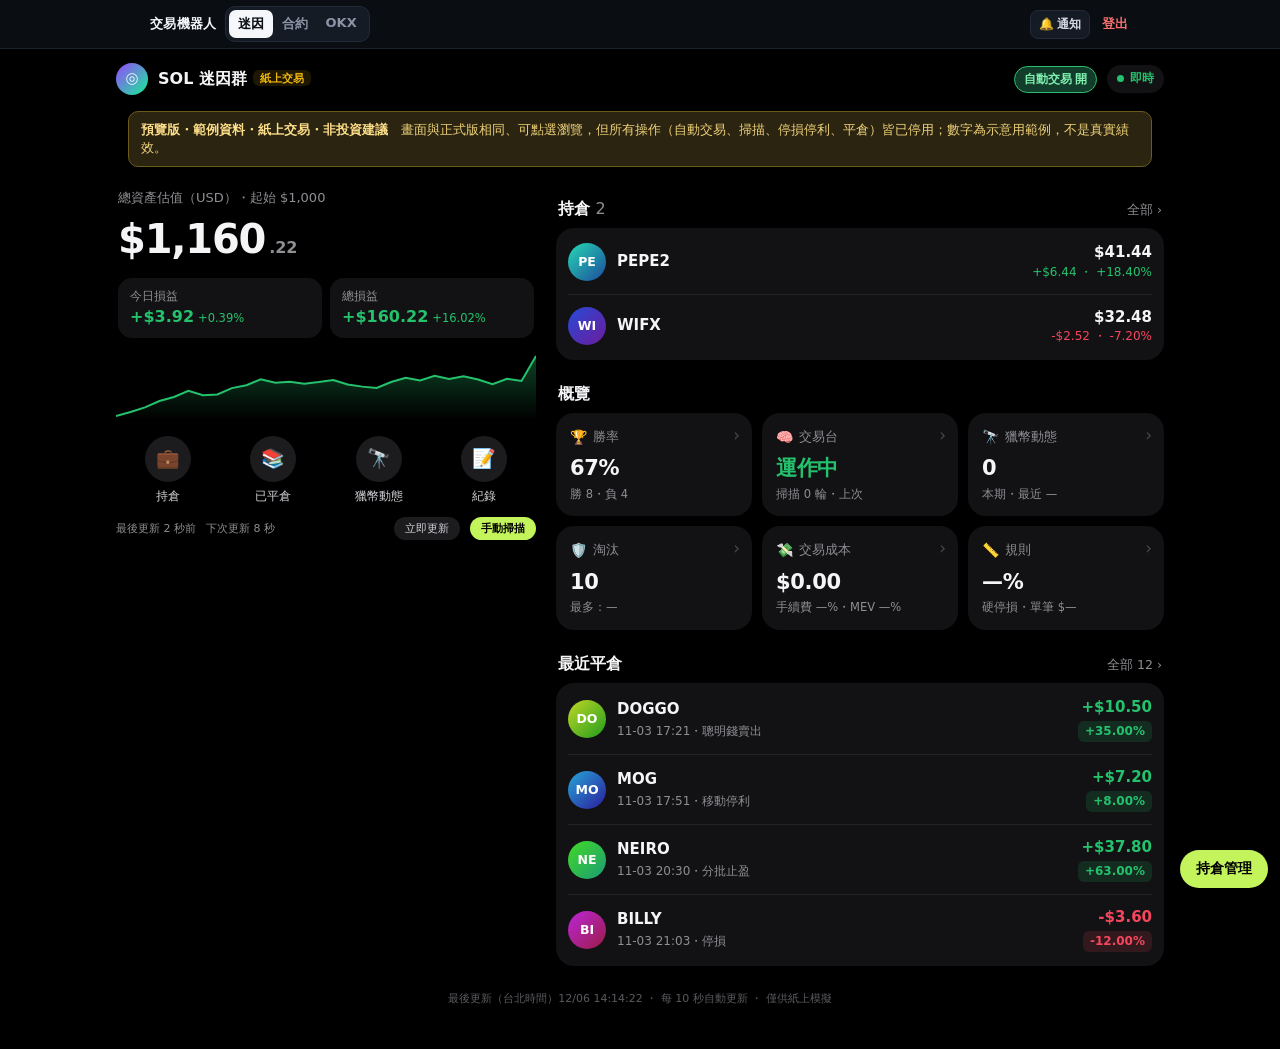
==== commit 7abe2eb4: "meme: tab back to perp" ====
--- a/meme/index.html
+++ b/meme/index.html
@@ -115,7 +115,7 @@
 [].forEach.call(i.children,function(c){if(c.getAttribute('data-nfh')){c.style.display='';c.removeAttribute('data-nfh')}});
 sh(0);if(ov())sh(1);if(ov())[].forEach.call(i.children,function(c){if(!c.matches('.seg,.sp,#tnav_r,.lo')){c.style.display='none';c.setAttribute('data-nfh','1')}})}
 function go(){f();var n=document.getElementById('tnav'),r=document.getElementById('tnav_r');if(r&&window.MutationObserver)new MutationObserver(function(){clearTimeout(go.t);go.t=setTimeout(f,30)}).observe(r,{childList:true,subtree:true,characterData:true});addEventListener('resize',function(){clearTimeout(go.t);go.t=setTimeout(f,60)})}
-if(document.readyState=='loading')document.addEventListener('DOMContentLoaded',go);else go()})()</script><style>#atb{flex:none;border:1px solid #3a4150;border-radius:999px;padding:4px 9px;font-size:12px;font-weight:700;cursor:pointer;white-space:nowrap;background:#1b2230;color:#cfd6e4;margin-left:auto}#atb:not([hidden])+.live{margin-left:0}.hd h1{white-space:nowrap}#atb.on{background:#123d2a;border-color:#2fbf71;color:#7ff0b0}#atb.off{background:#2a1d1d;border-color:#7a3b3b;color:#ffb3b3}#atb:disabled{opacity:.6}</style><style>#v54b{margin:8px 12px;padding:9px 12px;border-radius:10px;background:#3a1d1d;border:1px solid #8a3b3b;color:#ffd7d7;font-weight:700;font-size:13px;line-height:1.4}</style></head><body><nav id=tnav><div class=in><span class=br>交易機器人</span><div class=seg><a href='/meme' class=on>迷因</a><a href='/perp-dash'>合約</a><a href='/perp-dash/okx'>OKX</a></div><div class=sp></div><div id=tnav_r></div><a class=lo href='/perp-dash/logout'>登出</a></div></nav><div class=wrap>
+if(document.readyState=='loading')document.addEventListener('DOMContentLoaded',go);else go()})()</script><style>#atb{flex:none;border:1px solid #3a4150;border-radius:999px;padding:4px 9px;font-size:12px;font-weight:700;cursor:pointer;white-space:nowrap;background:#1b2230;color:#cfd6e4;margin-left:auto}#atb:not([hidden])+.live{margin-left:0}.hd h1{white-space:nowrap}#atb.on{background:#123d2a;border-color:#2fbf71;color:#7ff0b0}#atb.off{background:#2a1d1d;border-color:#7a3b3b;color:#ffb3b3}#atb:disabled{opacity:.6}</style><style>#v54b{margin:8px 12px;padding:9px 12px;border-radius:10px;background:#3a1d1d;border:1px solid #8a3b3b;color:#ffd7d7;font-weight:700;font-size:13px;line-height:1.4}</style></head><body><nav id=tnav><div class=in><span class=br>交易機器人</span><div class=seg><a href='#' class=on>迷因</a><a href='../perp/'>合約</a><a href='/perp-dash/okx'>OKX</a></div><div class=sp></div><div id=tnav_r></div><a class=lo href='/perp-dash/logout'>登出</a></div></nav><div class=wrap>
 <div class=hd><div class=logo>◎</div><h1>SOL 迷因群<span class=badge>紙上交易</span></h1><button id=atb hidden onclick="ATB()"></button><div class=live id=live><span class=dot id=dot></span><span id=lvt>即時</span></div></div>
 <div id=v54b hidden>監控已關閉：不掃描、不連線、不自動停損停利；按停損/停利/減倉/全平時才抓一次價格。價格不即時。</div><div id=pvb><b>預覽版・範例資料・紙上交易・非投資建議</b>　畫面與正式版相同、可點選瀏覽，但所有操作（自動交易、掃描、停損停利、平倉）皆已停用；數字為示意用範例，不是真實績效。</div><div class=warn id=warn></div>
 <div class=dk><div><div id=hero></div><div class=fz id=fz><span id=fage>最後更新 — 秒前</span><span id=fnx>下次更新 10 秒</span><button id=rb onclick="RB()">立即更新</button><button id=msb onclick="MSB()">手動掃描</button></div></div>
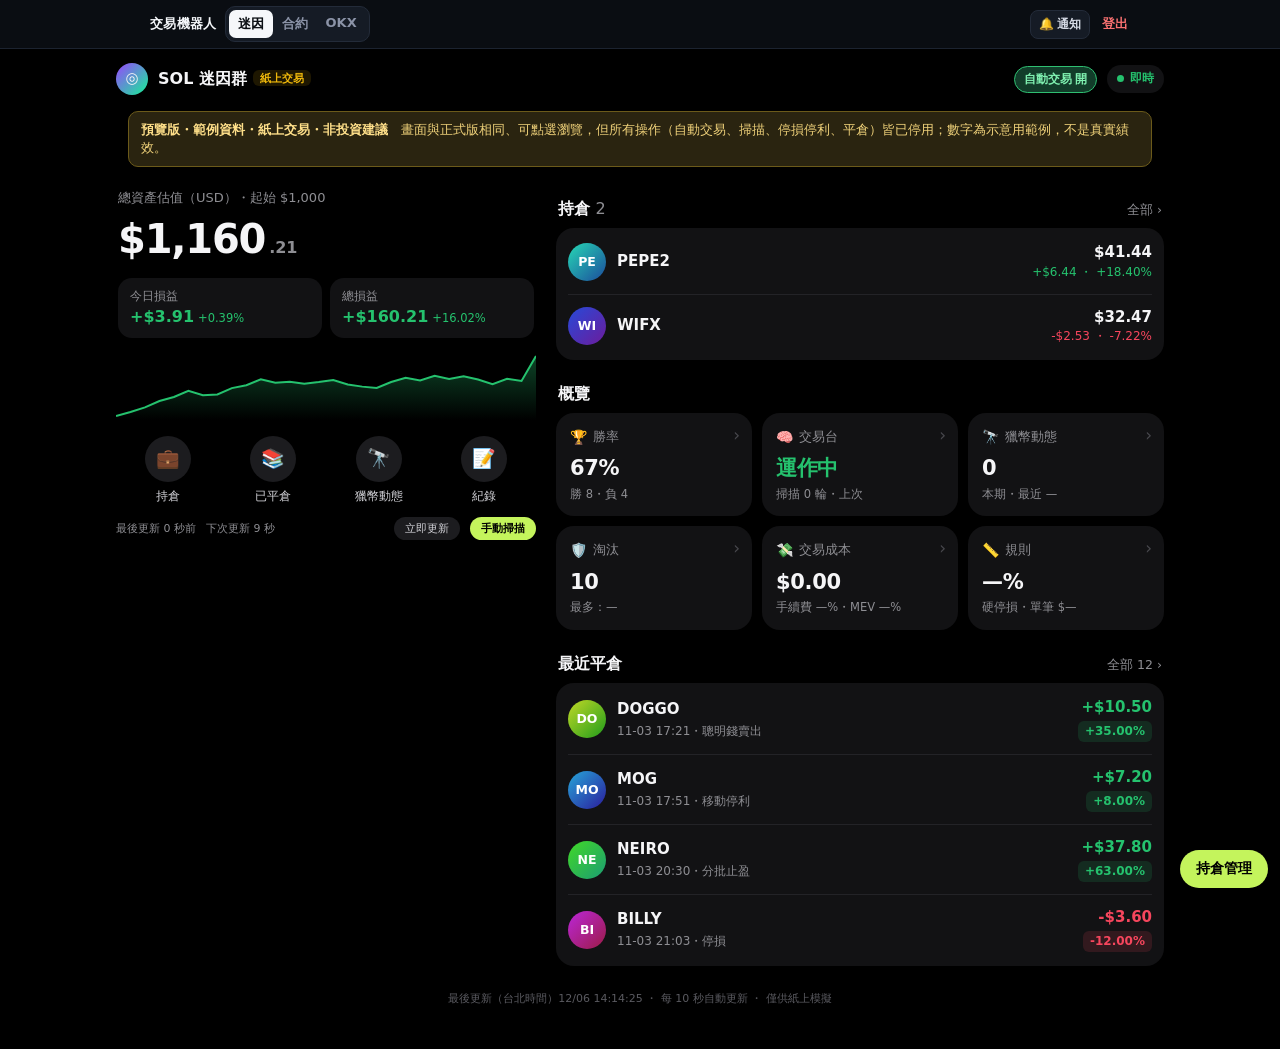
==== commit 8cc388c1: "meme: wobble fake prices ±0.03%/s" ====
--- a/meme/index.html
+++ b/meme/index.html
@@ -2,8 +2,10 @@
 (function(){var FK={"x": {"x": {"102": 0.0004890000000000001, "103": 0.000352, "104": 0.000815, "105": 0.0009780000000000001, "106": 0.0006159999999999999, "107": 0.00108, "108": 0.0009540000000000001, "109": 0.00091, "110": 0.0009680000000000001, "111": 0.0019560000000000003, "112": 0.0014040000000000003, "113": 0.0018899999999999998}, "w": {}, "l": {}}, "state": {"open": [{"id": 100, "symbol": "PEPE2", "left": 1.0, "pct": null, "tp": null, "sl": null, "u": null, "pend": null}, {"id": 101, "symbol": "WIFX", "left": 1.0, "pct": null, "tp": null, "sl": null, "u": null, "pend": null}], "csrf": "preview", "all": null, "all_ok": true, "auto": true}, "auto": {"on": true, "patched": true, "csrf": "preview", "mon": true}, "scan": {"running": false, "last": null, "csrf": "preview"}},MSG='預覽版不能操作',of=window.fetch.bind(window),tt;
 function toast(s){var t=document.getElementById('pvt');if(!t){if(!document.body)return;t=document.createElement('div');t.id='pvt';document.body.appendChild(t)}t.textContent=s||MSG;t.className='v';clearTimeout(tt);tt=setTimeout(function(){t.className=''},1600)}
 window.PVT=toast;var J=function(o){return Promise.resolve(new Response(JSON.stringify(o),{status:200,headers:{'Content-Type':'application/json'}}))};
+var BASE=null,MUL={};function WB(d){var x=d.data||{},U=0,n=0;(x.open||[]).forEach(function(p){if(!(p.current>0&&p.entry>0))return;var k=p.id,m=MUL[k]||1;p.current=p.current*m;p.pct=+((p.current/p.entry-1)*100).toFixed(2);p.unrealized=+(p.size_usd*p.pct/100).toFixed(2);p.value=+(p.size_usd+p.unrealized).toFixed(2);U+=p.unrealized;n++});if(n&&x.metrics)x.metrics.unrealized_usd=+U.toFixed(2)}
+setInterval(function(){if(!BASE)return;JSON.parse(BASE).data.open.forEach(function(p){MUL[p.id]=(MUL[p.id]||1)*(1+(Math.random()-.5)*0.0006)});if(!document.hidden&&typeof L=='function')L()},1000);
 window.fetch=function(u,o){u=String(u&&u.url||u);var m=((o&&o.method)||'GET').toUpperCase();
- if(m=='GET'&&u.indexOf('/meme/api/data')==0)return of('data.json',{cache:'no-cache'}).then(function(r){return r.json()}).then(function(d){d.received=Date.now()/1000;d.data.push_ts=d.received;return new Response(JSON.stringify(d),{status:200,headers:{'Content-Type':'application/json'}})});
+ if(m=='GET'&&u.indexOf('/meme/api/data')==0)return (BASE?Promise.resolve(JSON.parse(BASE)):of('data.json',{cache:'no-cache'}).then(function(r){return r.json()}).then(function(d){BASE=JSON.stringify(d);return d})).then(function(d){WB(d);d.received=Date.now()/1000;d.data.push_ts=d.received;return new Response(JSON.stringify(d),{status:200,headers:{'Content-Type':'application/json'}})});
  var k=(u.match(/^\/meme\/ctl\/(\w+)/)||[])[1];if(m=='GET'&&FK[k])return J(FK[k]);
  toast();return Promise.reject(new Error(MSG))};
 window.alert=function(){toast()};window.confirm=function(){toast();return false};window.prompt=function(){toast();return null};
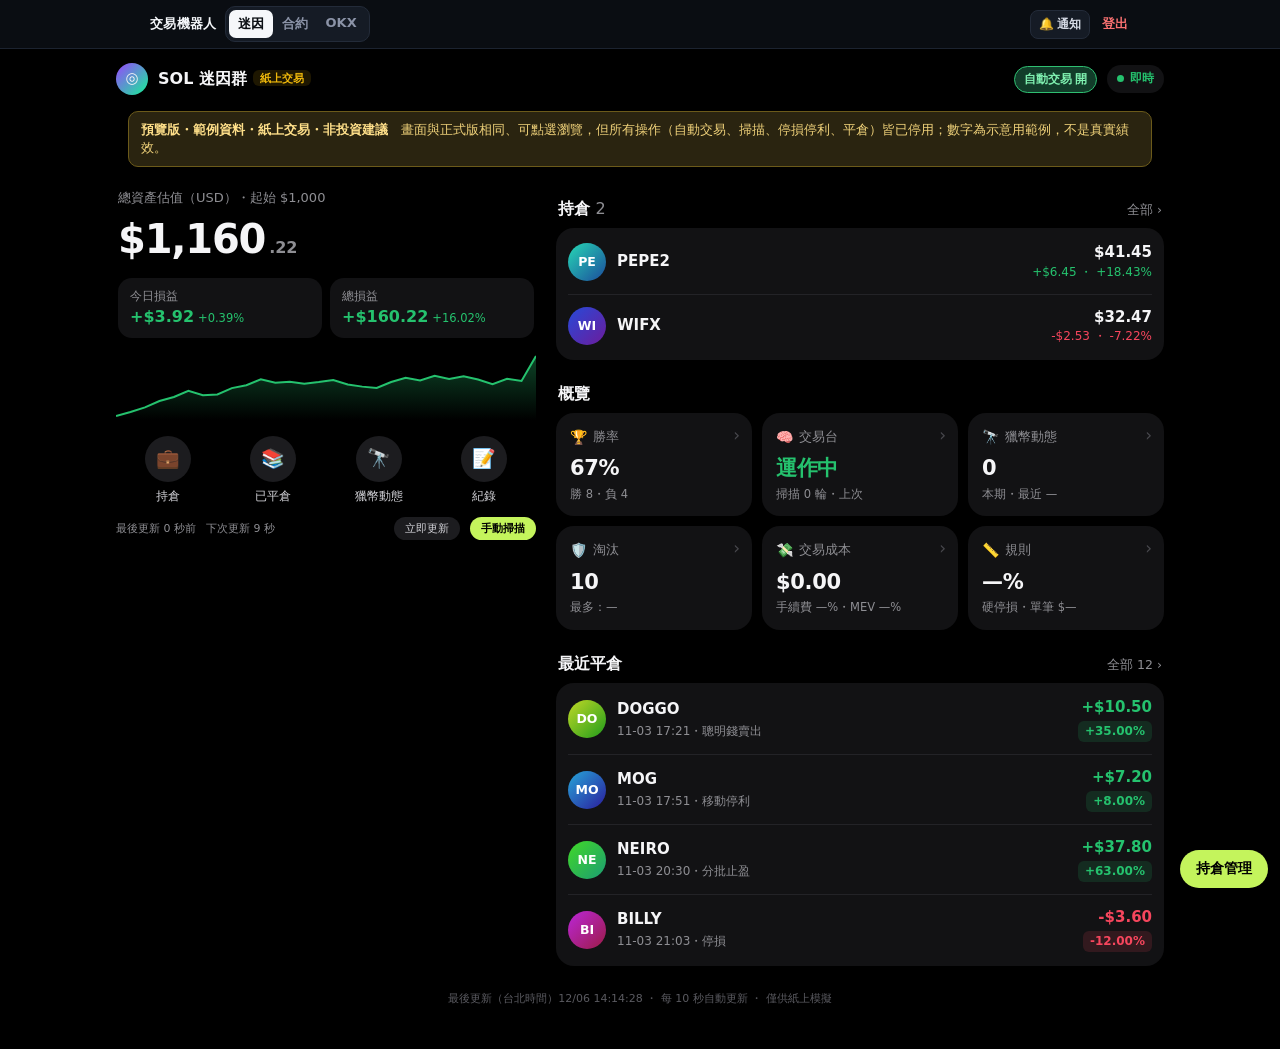
==== commit 836da1ad: "fix top tabs: let 迷因/合約/OKX navigate; add perp #okx view" ====
--- a/meme/index.html
+++ b/meme/index.html
@@ -10,7 +10,7 @@
  toast();return Promise.reject(new Error(MSG))};
 window.alert=function(){toast()};window.confirm=function(){toast();return false};window.prompt=function(){toast();return null};
 try{var SW={getRegistration:function(){return Promise.resolve(null)},register:function(){toast();return Promise.reject(new Error(MSG))},addEventListener:function(){},ready:new Promise(function(){})};Object.defineProperty(navigator,'serviceWorker',{value:SW})}catch(_){}
-document.addEventListener('click',function(e){var a=e.target.closest&&e.target.closest('a[href],#atb,#msb,#nfx46,[data-act]');if(!a)return;var hr=a.getAttribute&&a.getAttribute('href');
+document.addEventListener('click',function(e){var a=e.target.closest&&e.target.closest('a[href],#atb,#msb,#nfx46,[data-act]');if(!a)return;if(a.closest('#tnav .seg')||a.hasAttribute('data-pvnav'))return;var hr=a.getAttribute&&a.getAttribute('href');
  if(a.tagName=='A'&&(hr==null||hr.charAt(0)=='#'||hr.indexOf('javascript')==0))return;e.preventDefault();e.stopImmediatePropagation();toast()},true)})()</script>
 <style>#pvt{position:fixed;left:50%;bottom:calc(env(safe-area-inset-bottom) + 84px);transform:translate(-50%,16px);background:#2b3139;color:#fff;padding:10px 18px;border-radius:10px;font-size:14px;font-weight:700;opacity:0;transition:.2s;pointer-events:none;z-index:99999;box-shadow:0 6px 24px #0008}#pvt.v{opacity:1;transform:translate(-50%,0)}
 #pvb{margin:8px 12px;padding:9px 12px;border-radius:10px;background:#2a2410;border:1px solid #6b5a1a;color:#f0d27a;font-size:12.5px;line-height:1.45}#pvb b{color:#ffe08a}</style><meta charset=utf-8><meta name=viewport content="width=device-width,initial-scale=1,maximum-scale=1,user-scalable=no,viewport-fit=cover"><meta name=theme-color content="#07090d"><title>交易機器人</title><meta name=apple-mobile-web-app-title content='交易機器人'><meta name=application-name content='交易機器人'>
@@ -117,7 +117,7 @@
 [].forEach.call(i.children,function(c){if(c.getAttribute('data-nfh')){c.style.display='';c.removeAttribute('data-nfh')}});
 sh(0);if(ov())sh(1);if(ov())[].forEach.call(i.children,function(c){if(!c.matches('.seg,.sp,#tnav_r,.lo')){c.style.display='none';c.setAttribute('data-nfh','1')}})}
 function go(){f();var n=document.getElementById('tnav'),r=document.getElementById('tnav_r');if(r&&window.MutationObserver)new MutationObserver(function(){clearTimeout(go.t);go.t=setTimeout(f,30)}).observe(r,{childList:true,subtree:true,characterData:true});addEventListener('resize',function(){clearTimeout(go.t);go.t=setTimeout(f,60)})}
-if(document.readyState=='loading')document.addEventListener('DOMContentLoaded',go);else go()})()</script><style>#atb{flex:none;border:1px solid #3a4150;border-radius:999px;padding:4px 9px;font-size:12px;font-weight:700;cursor:pointer;white-space:nowrap;background:#1b2230;color:#cfd6e4;margin-left:auto}#atb:not([hidden])+.live{margin-left:0}.hd h1{white-space:nowrap}#atb.on{background:#123d2a;border-color:#2fbf71;color:#7ff0b0}#atb.off{background:#2a1d1d;border-color:#7a3b3b;color:#ffb3b3}#atb:disabled{opacity:.6}</style><style>#v54b{margin:8px 12px;padding:9px 12px;border-radius:10px;background:#3a1d1d;border:1px solid #8a3b3b;color:#ffd7d7;font-weight:700;font-size:13px;line-height:1.4}</style></head><body><nav id=tnav><div class=in><span class=br>交易機器人</span><div class=seg><a href='#' class=on>迷因</a><a href='../perp/'>合約</a><a href='/perp-dash/okx'>OKX</a></div><div class=sp></div><div id=tnav_r></div><a class=lo href='/perp-dash/logout'>登出</a></div></nav><div class=wrap>
+if(document.readyState=='loading')document.addEventListener('DOMContentLoaded',go);else go()})()</script><style>#atb{flex:none;border:1px solid #3a4150;border-radius:999px;padding:4px 9px;font-size:12px;font-weight:700;cursor:pointer;white-space:nowrap;background:#1b2230;color:#cfd6e4;margin-left:auto}#atb:not([hidden])+.live{margin-left:0}.hd h1{white-space:nowrap}#atb.on{background:#123d2a;border-color:#2fbf71;color:#7ff0b0}#atb.off{background:#2a1d1d;border-color:#7a3b3b;color:#ffb3b3}#atb:disabled{opacity:.6}</style><style>#v54b{margin:8px 12px;padding:9px 12px;border-radius:10px;background:#3a1d1d;border:1px solid #8a3b3b;color:#ffd7d7;font-weight:700;font-size:13px;line-height:1.4}</style></head><body><nav id=tnav><div class=in><span class=br>交易機器人</span><div class=seg><a href='#' class=on>迷因</a><a href='../perp/' data-pvnav=1>合約</a><a href='../perp/#okx' data-pvnav=1>OKX</a></div><div class=sp></div><div id=tnav_r></div><a class=lo href='/perp-dash/logout'>登出</a></div></nav><div class=wrap>
 <div class=hd><div class=logo>◎</div><h1>SOL 迷因群<span class=badge>紙上交易</span></h1><button id=atb hidden onclick="ATB()"></button><div class=live id=live><span class=dot id=dot></span><span id=lvt>即時</span></div></div>
 <div id=v54b hidden>監控已關閉：不掃描、不連線、不自動停損停利；按停損/停利/減倉/全平時才抓一次價格。價格不即時。</div><div id=pvb><b>預覽版・範例資料・紙上交易・非投資建議</b>　畫面與正式版相同、可點選瀏覽，但所有操作（自動交易、掃描、停損停利、平倉）皆已停用；數字為示意用範例，不是真實績效。</div><div class=warn id=warn></div>
 <div class=dk><div><div id=hero></div><div class=fz id=fz><span id=fage>最後更新 — 秒前</span><span id=fnx>下次更新 10 秒</span><button id=rb onclick="RB()">立即更新</button><button id=msb onclick="MSB()">手動掃描</button></div></div>
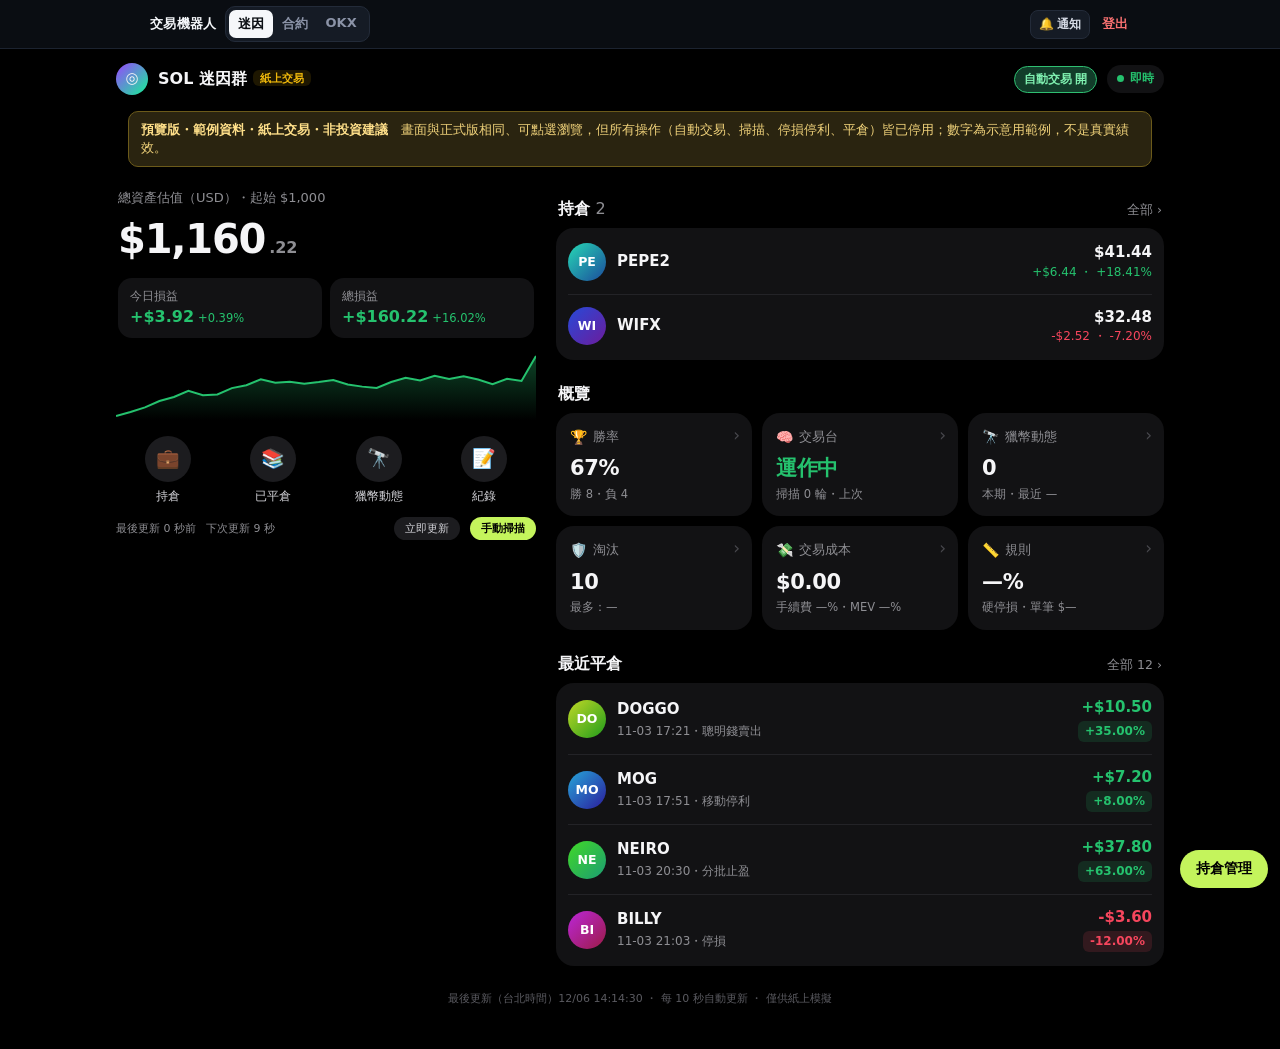
==== commit 5967c025: "Add robot icon (favicon, apple-touch, manifest)" ====
--- a/meme/index.html
+++ b/meme/index.html
@@ -13,7 +13,7 @@
 document.addEventListener('click',function(e){var a=e.target.closest&&e.target.closest('a[href],#atb,#msb,#nfx46,[data-act]');if(!a)return;if(a.closest('#tnav .seg')||a.hasAttribute('data-pvnav'))return;var hr=a.getAttribute&&a.getAttribute('href');
  if(a.tagName=='A'&&(hr==null||hr.charAt(0)=='#'||hr.indexOf('javascript')==0))return;e.preventDefault();e.stopImmediatePropagation();toast()},true)})()</script>
 <style>#pvt{position:fixed;left:50%;bottom:calc(env(safe-area-inset-bottom) + 84px);transform:translate(-50%,16px);background:#2b3139;color:#fff;padding:10px 18px;border-radius:10px;font-size:14px;font-weight:700;opacity:0;transition:.2s;pointer-events:none;z-index:99999;box-shadow:0 6px 24px #0008}#pvt.v{opacity:1;transform:translate(-50%,0)}
-#pvb{margin:8px 12px;padding:9px 12px;border-radius:10px;background:#2a2410;border:1px solid #6b5a1a;color:#f0d27a;font-size:12.5px;line-height:1.45}#pvb b{color:#ffe08a}</style><meta charset=utf-8><meta name=viewport content="width=device-width,initial-scale=1,maximum-scale=1,user-scalable=no,viewport-fit=cover"><meta name=theme-color content="#07090d"><title>交易機器人</title><meta name=apple-mobile-web-app-title content='交易機器人'><meta name=application-name content='交易機器人'>
+#pvb{margin:8px 12px;padding:9px 12px;border-radius:10px;background:#2a2410;border:1px solid #6b5a1a;color:#f0d27a;font-size:12.5px;line-height:1.45}#pvb b{color:#ffe08a}</style><meta charset=utf-8><link rel=icon type=image/png sizes=48x48 href='../favicon.png'><link rel=icon type=image/png sizes=192x192 href='../icon-192.png'><link rel=apple-touch-icon sizes=180x180 href='../apple-touch-icon.png'><link rel=manifest href='../manifest.webmanifest'><meta name=viewport content="width=device-width,initial-scale=1,maximum-scale=1,user-scalable=no,viewport-fit=cover"><meta name=theme-color content="#07090d"><title>交易機器人</title><meta name=apple-mobile-web-app-title content='交易機器人'><meta name=application-name content='交易機器人'>
 <style>:root{--bg:#000;--card:#121214;--card2:#1c1c1f;--line:#232327;--tx:#f5f5f7;--mu:#8e8e93;--g:#25c26e;--r:#f6465d;--y:#f0b90b;--ac:#c4f45c;--b:#4aa8ff}
 *{box-sizing:border-box;-webkit-tap-highlight-color:transparent}
 body{margin:0;overflow-x:hidden;background:var(--bg);color:var(--tx);font:14px/1.45 Inter,-apple-system,"SF Pro Text","PingFang TC","Noto Sans TC",system-ui,sans-serif;-webkit-font-smoothing:antialiased}
@@ -64,7 +64,7 @@
 .lka{font-size:11px;color:var(--b);text-decoration:none}
 .tips li{margin:6px 0;font-size:13.5px}.tips{padding-left:18px}
 #toast{position:fixed;left:50%;bottom:max(28px,env(safe-area-inset-bottom));transform:translateX(-50%) translateY(20px);background:#f5f5f7;color:#000;font-weight:700;font-size:13px;padding:8px 18px;border-radius:999px;opacity:0;pointer-events:none;transition:.2s;z-index:50}#toast.on{opacity:1;transform:translateX(-50%) translateY(0)}
-</style><link rel=apple-touch-icon sizes=180x180 href='tb-icon-512.png'><link rel=icon type=image/png sizes=512x512 href='tb-icon-512.png'><meta name=apple-mobile-web-app-capable content=yes><meta name=mobile-web-app-capable content=yes><meta name=theme-color content='#0b0f14'><style>
+</style><meta name=apple-mobile-web-app-capable content=yes><meta name=mobile-web-app-capable content=yes><meta name=theme-color content='#0b0f14'><style>
 #tnav{position:fixed;top:0;left:0;right:0;z-index:100000;padding:env(safe-area-inset-top) max(10px,env(safe-area-inset-right)) 0 max(10px,env(safe-area-inset-left));background:rgba(11,15,20,.92);-webkit-backdrop-filter:blur(14px);backdrop-filter:blur(14px);border-bottom:1px solid #1c2330;font:14px -apple-system,system-ui,sans-serif}
 #tnav .in{height:48px;display:flex;align-items:center;gap:8px;max-width:980px;margin:0 auto}
 #tnav .seg{display:flex;background:#151b25;border:1px solid #232b39;border-radius:10px;padding:3px}
